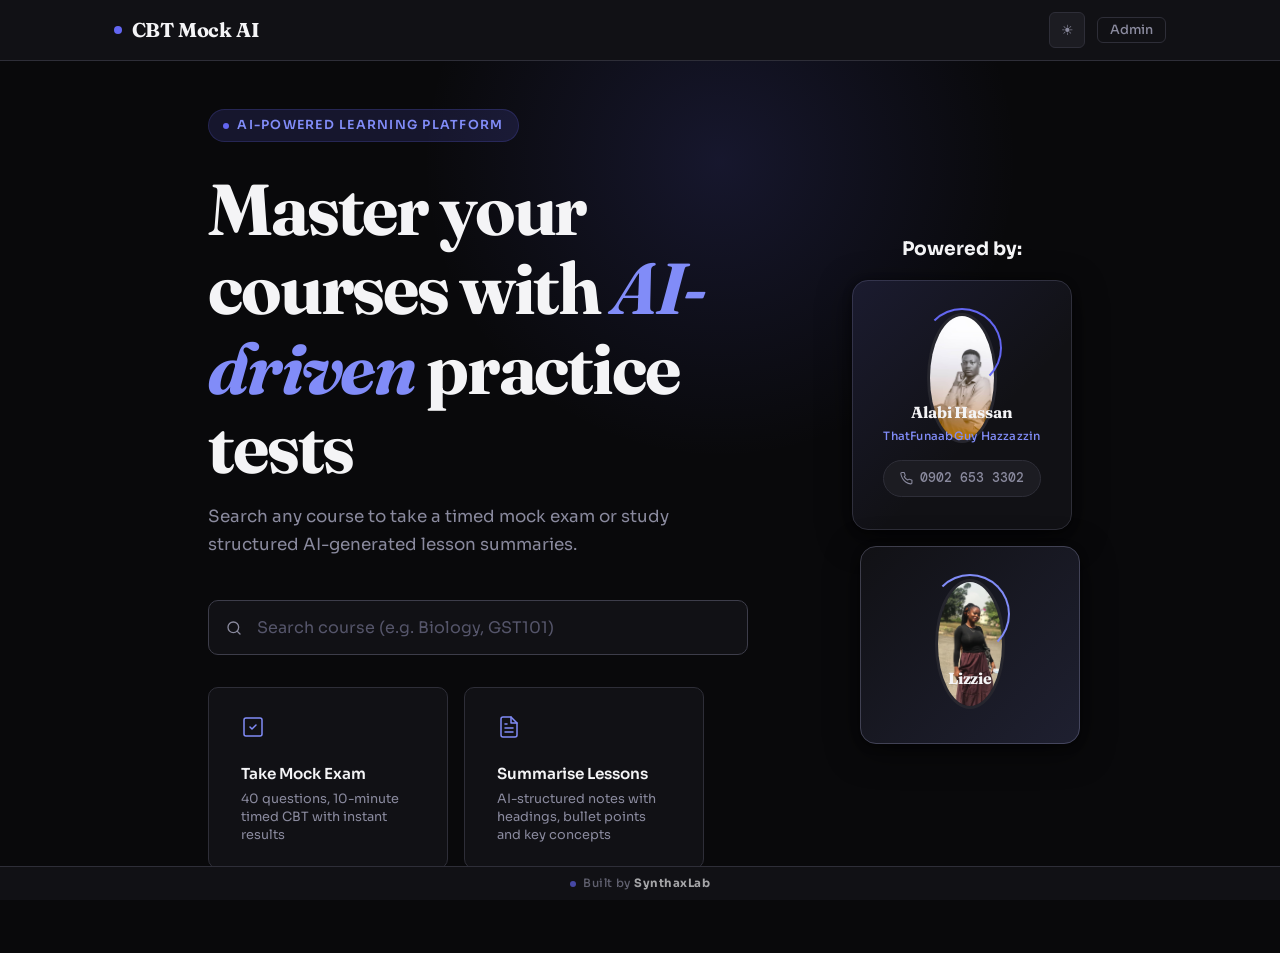
==== frontend/index.html @ ff2afed4 "Initial commit — CBT Mock AI" ====
<!DOCTYPE html>
<html lang="en">
<head>
  <meta charset="UTF-8" />
  <meta name="viewport" content="width=device-width, initial-scale=1.0" />
  <title>CBT Mock AI — AI-Powered Computer Based Testing</title>
  <meta name="description" content="Take mock exams and access AI-generated lesson summaries for your courses." />
  <link rel="preconnect" href="https://fonts.googleapis.com" />
  <link rel="preconnect" href="https://fonts.gstatic.com" crossorigin />
  <link rel="stylesheet" href="css/style.css" />
</head>
<body>

  <!-- Navbar -->
  <nav class="navbar">
    <div class="container navbar-inner">
      <div class="navbar-brand">
        <span class="brand-dot"></span>
        CBT Mock AI
      </div>
      <div class="navbar-actions">
        <button class="theme-toggle" id="theme-toggle" title="Toggle theme">☀</button>
        <a href="admin/login.html" class="btn btn-ghost btn-sm">Admin</a>
      </div>
    </div>
  </nav>

  <!-- Hero -->
  <main class="hero hero-split">

    <!-- Left: content -->
    <div class="hero-content">
      <div class="hero-eyebrow">
        <span class="dot"></span>
        AI-Powered Learning Platform
      </div>

      <h1 class="hero-title">
        Master your courses with
        <span class="highlight">AI-driven</span> practice tests
      </h1>

      <p class="hero-desc">
        Search any course to take a timed mock exam or study structured AI-generated lesson summaries.
      </p>

      <!-- Search -->
      <div class="search-container">
        <div class="search-box">
          <svg class="search-icon" width="16" height="16" viewBox="0 0 24 24" fill="none" stroke="currentColor" stroke-width="2" stroke-linecap="round" stroke-linejoin="round">
            <circle cx="11" cy="11" r="8"/><path d="m21 21-4.35-4.35"/>
          </svg>
          <input
            type="text"
            id="search-input"
            class="search-input"
            placeholder="Search course (e.g. Biology, GST101)"
            autocomplete="off"
            spellcheck="false"
          />
        </div>
        <div id="search-results" class="search-results hidden"></div>
      </div>

      <!-- Quick actions -->
      <div class="quick-actions">
        <div class="action-card" id="btn-take-exam">
          <div class="action-card-icon">
            <svg width="24" height="24" viewBox="0 0 24 24" fill="none" stroke="currentColor" stroke-width="1.5" stroke-linecap="round" stroke-linejoin="round">
              <path d="M9 12l2 2 4-4"/><rect x="3" y="3" width="18" height="18" rx="2"/>
            </svg>
          </div>
          <p class="action-card-title">Take Mock Exam</p>
          <p class="action-card-desc">40 questions, 10-minute timed CBT with instant results</p>
        </div>

        <div class="action-card" id="btn-summarise">
          <div class="action-card-icon">
            <svg width="24" height="24" viewBox="0 0 24 24" fill="none" stroke="currentColor" stroke-width="1.5" stroke-linecap="round" stroke-linejoin="round">
              <path d="M14 2H6a2 2 0 0 0-2 2v16a2 2 0 0 0 2 2h12a2 2 0 0 0 2-2V8z"/><polyline points="14 2 14 8 20 8"/><line x1="16" y1="13" x2="8" y2="13"/><line x1="16" y1="17" x2="8" y2="17"/><polyline points="10 9 9 9 8 9"/>
            </svg>
          </div>
          <p class="action-card-title">Summarise Lessons</p>
          <p class="action-card-desc">AI-structured notes with headings, bullet points and key concepts</p>
        </div>
      </div>
    </div>
    
    <!-- Right: profile cards -->
    <div class="hero-profile">
      <h3>Powered by:</h3>
      <!-- Card 1: Alabi Hassan -->
      <div class="profile-card">
        <div class="profile-img-wrap">
          <img
            src="[data-uri]"
            alt="Alabi Hassan"
            class="profile-img"
          />
          <div class="profile-img-ring"></div>
        </div>
        <div class="profile-info">
          <p class="profile-name">Alabi Hassan</p>
          <p class="profile-handle">ThatFunaabGuy Hazzazzin</p>
          <a class="profile-phone" href="tel:+2349026533302">
            <svg width="13" height="13" viewBox="0 0 24 24" fill="none" stroke="currentColor" stroke-width="2" stroke-linecap="round" stroke-linejoin="round">
              <path d="M22 16.92v3a2 2 0 0 1-2.18 2 19.79 19.79 0 0 1-8.63-3.07A19.5 19.5 0 0 1 4.69 12a19.79 19.79 0 0 1-3.07-8.67A2 2 0 0 1 3.59 1h3a2 2 0 0 1 2 1.72c.127.96.361 1.903.7 2.81a2 2 0 0 1-.45 2.11L7.91 8.56a16 16 0 0 0 6.29 6.29l.94-.94a2 2 0 0 1 2.11-.45c.907.339 1.85.573 2.81.7A2 2 0 0 1 22 16.92z"/>
            </svg>
            0902 653 3302
          </a>
        </div>
      </div>

      <!-- Card 2: Lizzie -->
      <div class="profile-card profile-card-2">
        <div class="profile-img-wrap">
          <img
            src="[data-uri]"
            alt="Lizzie"
            class="profile-img"
          />
          <div class="profile-img-ring" style="animation-direction: reverse;"></div>
        </div>
        <div class="profile-info">
          <p class="profile-name">Lizzie</p>
          <p class="profile-handle" style="color:var(--text-muted);">&nbsp;</p>
        </div>
      </div>

    </div>

  </main>

  <script src="js/config.js"></script>
  <script src="js/main.js"></script>
  <script>initTheme();</script>

  <!-- SynthaxLab Watermark -->
  <div class="synthaxlab-watermark">
    <a class="synthaxlab-watermark-inner" href="https://synthaxlab.netlify.app" target="_blank" rel="noopener">
      <span class="synthaxlab-watermark-dot"></span>
      <span class="synthaxlab-watermark-text">
        <span class="wm-prefix">Built by </span><strong>SynthaxLab</strong>
      </span>
    </a>
  </div>

</body>
</html>
---- frontend/css/style.css ----
/* ============================================================
   CBT Mock AI — Main Stylesheet
   Aesthetic: Precision Academic
   ============================================================ */

@import url('https://fonts.googleapis.com/css2?family=Sora:wght@300;400;500;600;700&family=Fraunces:ital,wght@0,400;0,600;0,700;1,400&family=DM+Mono:wght@400;500&display=swap');

/* ── Variables ─────────────────────────────────────────────── */
:root {
  --bg:          #09090B;
  --surface:     #111115;
  --surface-2:   #1C1C22;
  --surface-3:   #26262E;
  --border:      #2E2E38;
  --border-2:    #3D3D4A;

  --text:        #F4F4F6;
  --text-muted:  #8A8A9E;
  --text-dim:    #55556A;

  --accent:      #6366F1;
  --accent-2:    #818CF8;
  --accent-glow: rgba(99,102,241,0.15);

  --success:     #22C55E;
  --success-bg:  rgba(34,197,94,0.1);
  --danger:      #EF4444;
  --danger-bg:   rgba(239,68,68,0.1);
  --warning:     #F59E0B;
  --warning-bg:  rgba(245,158,11,0.1);

  --radius:      6px;
  --radius-lg:   10px;
  --radius-xl:   16px;

  --font-body:   'Sora', system-ui, sans-serif;
  --font-display:'Fraunces', Georgia, serif;
  --font-mono:   'DM Mono', 'Courier New', monospace;

  --transition:  150ms cubic-bezier(0.4, 0, 0.2, 1);
  --shadow:      0 1px 3px rgba(0,0,0,0.4), 0 4px 12px rgba(0,0,0,0.3);
  --shadow-lg:   0 8px 32px rgba(0,0,0,0.5), 0 2px 8px rgba(0,0,0,0.4);
}

/* Light mode */
body.light-mode {
  --bg:          #F8F8FC;
  --surface:     #FFFFFF;
  --surface-2:   #F1F1F8;
  --surface-3:   #E8E8F2;
  --border:      #DCDCE8;
  --border-2:    #C8C8DA;

  --text:        #0D0D14;
  --text-muted:  #5A5A72;
  --text-dim:    #9494A8;

  --accent-glow: rgba(99,102,241,0.08);
  --shadow:      0 1px 3px rgba(0,0,0,0.08), 0 4px 12px rgba(0,0,0,0.06);
  --shadow-lg:   0 8px 32px rgba(0,0,0,0.12), 0 2px 8px rgba(0,0,0,0.08);
}

/* ── Reset ─────────────────────────────────────────────────── */
*, *::before, *::after { box-sizing: border-box; margin: 0; padding: 0; }

html { scroll-behavior: smooth; font-size: 16px; }

body {
  font-family: var(--font-body);
  background: var(--bg);
  color: var(--text);
  line-height: 1.6;
  min-height: 100vh;
  transition: background var(--transition), color var(--transition);
  -webkit-font-smoothing: antialiased;
}

a { color: var(--accent-2); text-decoration: none; }
a:hover { color: var(--text); }

img { max-width: 100%; }

/* ── Utility ────────────────────────────────────────────────── */
.hidden { display: none !important; }
.sr-only { position: absolute; width: 1px; height: 1px; overflow: hidden; clip: rect(0,0,0,0); }

.text-muted  { color: var(--text-muted); }
.text-accent { color: var(--accent-2); }
.text-success{ color: var(--success); }
.text-danger { color: var(--danger); }
.text-center { text-align: center; }

.mt-1 { margin-top: 0.5rem; }
.mt-2 { margin-top: 1rem; }
.mt-3 { margin-top: 1.5rem; }
.mb-1 { margin-bottom: 0.5rem; }
.mb-2 { margin-bottom: 1rem; }

/* ── Layout ─────────────────────────────────────────────────── */
.container {
  max-width: 1100px;
  margin: 0 auto;
  padding: 0 1.5rem;
}

.container-sm {
  max-width: 720px;
  margin: 0 auto;
  padding: 0 1.5rem;
}

/* ── Navbar ─────────────────────────────────────────────────── */
.navbar {
  position: sticky;
  top: 0;
  z-index: 100;
  background: var(--surface);
  border-bottom: 1px solid var(--border);
  backdrop-filter: blur(12px);
  -webkit-backdrop-filter: blur(12px);
}

.navbar-inner {
  display: flex;
  align-items: center;
  justify-content: space-between;
  height: 60px;
}

.navbar-brand {
  display: flex;
  align-items: center;
  gap: 0.6rem;
  font-family: var(--font-display);
  font-size: 1.25rem;
  font-weight: 700;
  color: var(--text);
  letter-spacing: -0.01em;
}

.navbar-brand .brand-dot {
  width: 8px;
  height: 8px;
  background: var(--accent);
  border-radius: 50%;
  flex-shrink: 0;
}

.navbar-actions {
  display: flex;
  align-items: center;
  gap: 0.75rem;
}

/* Theme toggle */
.theme-toggle {
  background: var(--surface-2);
  border: 1px solid var(--border);
  color: var(--text-muted);
  width: 36px;
  height: 36px;
  border-radius: var(--radius);
  cursor: pointer;
  display: flex;
  align-items: center;
  justify-content: center;
  font-size: 0.85rem;
  transition: all var(--transition);
  flex-shrink: 0;
}
.theme-toggle:hover { background: var(--surface-3); color: var(--text); }

/* ── Buttons ─────────────────────────────────────────────────── */
.btn {
  display: inline-flex;
  align-items: center;
  justify-content: center;
  gap: 0.5rem;
  padding: 0.6rem 1.25rem;
  border-radius: var(--radius);
  font-family: var(--font-body);
  font-size: 0.875rem;
  font-weight: 500;
  cursor: pointer;
  border: 1px solid transparent;
  transition: all var(--transition);
  white-space: nowrap;
  line-height: 1;
}
.btn:disabled { opacity: 0.5; cursor: not-allowed; }

.btn-primary {
  background: var(--accent);
  color: #fff;
  border-color: var(--accent);
}
.btn-primary:hover:not(:disabled) { background: #4F46E5; border-color: #4F46E5; }

.btn-ghost {
  background: transparent;
  color: var(--text-muted);
  border-color: var(--border);
}
.btn-ghost:hover:not(:disabled) { background: var(--surface-2); color: var(--text); border-color: var(--border-2); }

.btn-danger {
  background: transparent;
  color: var(--danger);
  border-color: var(--danger);
}
.btn-danger:hover:not(:disabled) { background: var(--danger-bg); }

.btn-success {
  background: var(--success);
  color: #fff;
  border-color: var(--success);
}
.btn-success:hover:not(:disabled) { background: #16A34A; }

.btn-lg {
  padding: 0.875rem 2rem;
  font-size: 1rem;
  border-radius: var(--radius-lg);
}

.btn-sm {
  padding: 0.35rem 0.75rem;
  font-size: 0.8rem;
}

.btn-icon {
  padding: 0.5rem;
  width: 34px;
  height: 34px;
}

.btn-full { width: 100%; }

/* ── Cards ───────────────────────────────────────────────────── */
.card {
  background: var(--surface);
  border: 1px solid var(--border);
  border-radius: var(--radius-lg);
  padding: 1.5rem;
}

.card-sm {
  padding: 1rem;
}

/* ── Forms ───────────────────────────────────────────────────── */
.form-group { display: flex; flex-direction: column; gap: 0.5rem; }
.form-label {
  font-size: 0.8rem;
  font-weight: 600;
  letter-spacing: 0.06em;
  text-transform: uppercase;
  color: var(--text-muted);
}

.form-input, .form-select, .form-textarea {
  background: var(--surface-2);
  border: 1px solid var(--border);
  color: var(--text);
  font-family: var(--font-body);
  font-size: 0.9rem;
  padding: 0.7rem 1rem;
  border-radius: var(--radius);
  transition: border-color var(--transition), box-shadow var(--transition);
  width: 100%;
  outline: none;
}
.form-input:focus, .form-select:focus, .form-textarea:focus {
  border-color: var(--accent);
  box-shadow: 0 0 0 3px var(--accent-glow);
}
.form-input::placeholder { color: var(--text-dim); }
.form-textarea { resize: vertical; min-height: 120px; }
.form-select { appearance: none; cursor: pointer; }

.form-hint {
  font-size: 0.78rem;
  color: var(--text-muted);
}

/* ── Alert/Toast ─────────────────────────────────────────────── */
.alert {
  padding: 0.75rem 1rem;
  border-radius: var(--radius);
  font-size: 0.875rem;
  display: flex;
  gap: 0.5rem;
  align-items: flex-start;
}
.alert-success { background: var(--success-bg); color: var(--success); border: 1px solid rgba(34,197,94,0.2); }
.alert-danger  { background: var(--danger-bg); color: var(--danger); border: 1px solid rgba(239,68,68,0.2); }
.alert-warning { background: var(--warning-bg); color: var(--warning); border: 1px solid rgba(245,158,11,0.2); }

/* ── Badge ───────────────────────────────────────────────────── */
.badge {
  display: inline-flex;
  align-items: center;
  gap: 0.25rem;
  padding: 0.2rem 0.6rem;
  border-radius: 100px;
  font-size: 0.72rem;
  font-weight: 600;
  letter-spacing: 0.04em;
  text-transform: uppercase;
}
.badge-published { background: var(--success-bg); color: var(--success); }
.badge-draft     { background: var(--surface-3); color: var(--text-muted); }
.badge-warning   { background: var(--warning-bg); color: var(--warning); }
.badge-accent    { background: var(--accent-glow); color: var(--accent-2); }

/* ── Loading spinner ─────────────────────────────────────────── */
.spinner {
  width: 20px;
  height: 20px;
  border: 2px solid var(--border);
  border-top-color: var(--accent);
  border-radius: 50%;
  animation: spin 0.7s linear infinite;
  flex-shrink: 0;
}
.spinner-lg { width: 40px; height: 40px; border-width: 3px; }

@keyframes spin { to { transform: rotate(360deg); } }

.loading-state {
  display: flex;
  flex-direction: column;
  align-items: center;
  gap: 1rem;
  padding: 3rem;
  text-align: center;
  color: var(--text-muted);
}

/* ── Divider ─────────────────────────────────────────────────── */
.divider {
  border: none;
  border-top: 1px solid var(--border);
  margin: 1.5rem 0;
}

/* ── Page sections ───────────────────────────────────────────── */
.page-header {
  padding: 2.5rem 0 2rem;
  border-bottom: 1px solid var(--border);
  margin-bottom: 2rem;
}
.page-title {
  font-family: var(--font-display);
  font-size: 1.8rem;
  font-weight: 700;
  color: var(--text);
  letter-spacing: -0.02em;
}
.page-subtitle {
  margin-top: 0.4rem;
  color: var(--text-muted);
  font-size: 0.9rem;
}

/* ── Stat cards ──────────────────────────────────────────────── */
.stats-grid {
  display: grid;
  grid-template-columns: repeat(auto-fit, minmax(180px, 1fr));
  gap: 1rem;
  margin-bottom: 2rem;
}

.stat-card {
  background: var(--surface);
  border: 1px solid var(--border);
  border-radius: var(--radius-lg);
  padding: 1.25rem;
}

.stat-label {
  font-size: 0.72rem;
  font-weight: 600;
  letter-spacing: 0.08em;
  text-transform: uppercase;
  color: var(--text-muted);
  margin-bottom: 0.5rem;
}

.stat-value {
  font-family: var(--font-mono);
  font-size: 2rem;
  font-weight: 500;
  color: var(--text);
  line-height: 1;
}

.stat-sub {
  margin-top: 0.25rem;
  font-size: 0.78rem;
  color: var(--text-muted);
}

/* ── Table ───────────────────────────────────────────────────── */
.table-wrapper {
  overflow-x: auto;
  border-radius: var(--radius-lg);
  border: 1px solid var(--border);
}

.data-table {
  width: 100%;
  border-collapse: collapse;
}

.data-table th, .data-table td {
  padding: 0.75rem 1rem;
  text-align: left;
  border-bottom: 1px solid var(--border);
  font-size: 0.875rem;
}

.data-table th {
  background: var(--surface-2);
  font-weight: 600;
  font-size: 0.75rem;
  letter-spacing: 0.06em;
  text-transform: uppercase;
  color: var(--text-muted);
}

.data-table tr:last-child td { border-bottom: none; }
.data-table tbody tr:hover { background: var(--surface-2); }

/* ── Tabs ─────────────────────────────────────────────────────── */
.tabs {
  display: flex;
  gap: 0;
  border-bottom: 1px solid var(--border);
  margin-bottom: 1.5rem;
}

.tab-btn {
  padding: 0.75rem 1.25rem;
  font-size: 0.875rem;
  font-weight: 500;
  cursor: pointer;
  border: none;
  background: transparent;
  color: var(--text-muted);
  font-family: var(--font-body);
  border-bottom: 2px solid transparent;
  margin-bottom: -1px;
  transition: all var(--transition);
}

.tab-btn:hover { color: var(--text); }
.tab-btn.active { color: var(--accent-2); border-bottom-color: var(--accent); }

/* ── Modal ───────────────────────────────────────────────────── */
.modal-overlay {
  position: fixed;
  inset: 0;
  background: rgba(0,0,0,0.7);
  backdrop-filter: blur(4px);
  z-index: 1000;
  display: flex;
  align-items: center;
  justify-content: center;
  padding: 1rem;
  animation: fadeIn 150ms ease;
}

.modal {
  background: var(--surface);
  border: 1px solid var(--border);
  border-radius: var(--radius-xl);
  width: 100%;
  max-width: 560px;
  max-height: 90vh;
  overflow-y: auto;
  animation: slideUp 200ms ease;
}

.modal-header {
  padding: 1.5rem 1.5rem 0;
  display: flex;
  align-items: center;
  justify-content: space-between;
}

.modal-title {
  font-family: var(--font-display);
  font-size: 1.2rem;
  font-weight: 600;
}

.modal-body { padding: 1.5rem; }
.modal-footer {
  padding: 0 1.5rem 1.5rem;
  display: flex;
  justify-content: flex-end;
  gap: 0.75rem;
}

@keyframes fadeIn { from { opacity: 0; } to { opacity: 1; } }
@keyframes slideUp { from { transform: translateY(20px); opacity: 0; } to { transform: translateY(0); opacity: 1; } }

/* ── Progress bar ────────────────────────────────────────────── */
.progress-bar {
  background: var(--surface-2);
  border-radius: 100px;
  height: 6px;
  overflow: hidden;
}
.progress-fill {
  height: 100%;
  background: var(--accent);
  border-radius: 100px;
  transition: width 0.3s ease;
}

/* ══════════════════════════════════════════════════════════════
   HOMEPAGE STYLES
   ══════════════════════════════════════════════════════════════ */
.hero {
  min-height: calc(100vh - 60px);
  display: flex;
  flex-direction: column;
  align-items: center;
  justify-content: center;
  padding: 4rem 1.5rem;
  text-align: center;
  position: relative;
  overflow: hidden;
}

.hero::before {
  content: '';
  position: absolute;
  top: -200px;
  left: 50%;
  transform: translateX(-50%);
  width: 600px;
  height: 600px;
  background: radial-gradient(circle, var(--accent-glow) 0%, transparent 70%);
  pointer-events: none;
  z-index: 0;
}

.hero > * { position: relative; z-index: 1; }

.hero-eyebrow {
  display: inline-flex;
  align-items: center;
  gap: 0.5rem;
  background: var(--accent-glow);
  border: 1px solid rgba(99,102,241,0.2);
  color: var(--accent-2);
  font-size: 0.78rem;
  font-weight: 600;
  letter-spacing: 0.1em;
  text-transform: uppercase;
  padding: 0.35rem 0.9rem;
  border-radius: 100px;
  margin-bottom: 1.75rem;
}

.hero-eyebrow .dot {
  width: 6px;
  height: 6px;
  background: var(--accent);
  border-radius: 50%;
}

.hero-title {
  font-family: var(--font-display);
  font-size: clamp(2.5rem, 6vw, 4.5rem);
  font-weight: 700;
  letter-spacing: -0.03em;
  line-height: 1.1;
  max-width: 760px;
  margin-bottom: 1rem;
}

.hero-title .highlight {
  color: var(--accent-2);
  font-style: italic;
}

.hero-desc {
  font-size: 1.05rem;
  color: var(--text-muted);
  max-width: 520px;
  line-height: 1.7;
  margin-bottom: 2.5rem;
}

/* Search */
.search-container {
  width: 100%;
  max-width: 540px;
  margin-bottom: 2rem;
}

.search-box {
  position: relative;
  display: flex;
  align-items: center;
}

.search-icon {
  position: absolute;
  left: 1.1rem;
  color: var(--text-muted);
  pointer-events: none;
  font-size: 0.9rem;
}

.search-input {
  width: 100%;
  background: var(--surface);
  border: 1px solid var(--border-2);
  color: var(--text);
  font-family: var(--font-body);
  font-size: 1rem;
  padding: 1rem 1rem 1rem 3rem;
  border-radius: var(--radius-lg);
  outline: none;
  transition: border-color var(--transition), box-shadow var(--transition);
}
.search-input:focus {
  border-color: var(--accent);
  box-shadow: 0 0 0 4px var(--accent-glow);
}
.search-input::placeholder { color: var(--text-dim); }

.search-results {
  margin-top: 1rem;
  text-align: left;
}

.course-result-card {
  background: var(--surface);
  border: 1px solid var(--border);
  border-radius: var(--radius-lg);
  padding: 1.25rem;
  display: flex;
  align-items: center;
  justify-content: space-between;
  gap: 1rem;
  margin-bottom: 0.75rem;
  transition: border-color var(--transition), transform var(--transition);
  animation: slideUp 200ms ease;
}
.course-result-card:hover {
  border-color: var(--border-2);
  transform: translateY(-1px);
}

.course-result-info .course-name {
  font-weight: 600;
  font-size: 0.95rem;
  margin-bottom: 0.25rem;
}
.course-result-info .course-meta {
  font-size: 0.78rem;
  color: var(--text-muted);
  display: flex;
  gap: 1rem;
}

.course-result-actions {
  display: flex;
  gap: 0.5rem;
  flex-shrink: 0;
}

.no-results {
  text-align: center;
  padding: 2rem;
  background: var(--surface);
  border: 1px solid var(--border);
  border-radius: var(--radius-lg);
  color: var(--text-muted);
  animation: slideUp 200ms ease;
}

.no-results .no-results-title {
  font-weight: 600;
  color: var(--text);
  margin-bottom: 0.25rem;
}

/* Quick actions */
.quick-actions {
  display: flex;
  gap: 1rem;
  flex-wrap: wrap;
  justify-content: center;
}

.action-card {
  background: var(--surface);
  border: 1px solid var(--border);
  border-radius: var(--radius-lg);
  padding: 1.5rem 2rem;
  text-align: center;
  cursor: pointer;
  transition: all var(--transition);
  min-width: 200px;
  flex: 1;
  max-width: 260px;
}
.action-card:hover {
  border-color: var(--accent);
  background: var(--accent-glow);
  transform: translateY(-2px);
  box-shadow: var(--shadow);
}

.action-card-icon {
  font-size: 1.5rem;
  margin-bottom: 0.75rem;
  color: var(--accent-2);
}

.action-card-title {
  font-weight: 600;
  font-size: 0.95rem;
  margin-bottom: 0.25rem;
}

.action-card-desc {
  font-size: 0.8rem;
  color: var(--text-muted);
  line-height: 1.4;
}

/* ══════════════════════════════════════════════════════════════
   EXAM STYLES
   ══════════════════════════════════════════════════════════════ */
.exam-layout {
  min-height: calc(100vh - 60px);
  padding: 1.5rem 0;
}

.exam-header {
  background: var(--surface);
  border: 1px solid var(--border);
  border-radius: var(--radius-lg);
  padding: 1rem 1.5rem;
  display: flex;
  align-items: center;
  justify-content: space-between;
  gap: 1rem;
  margin-bottom: 1.5rem;
}

.exam-course-name {
  font-weight: 600;
  font-size: 0.95rem;
}

.exam-progress-info {
  display: flex;
  align-items: center;
  gap: 0.75rem;
  color: var(--text-muted);
  font-size: 0.875rem;
}

.question-counter {
  font-family: var(--font-mono);
  font-size: 0.875rem;
  color: var(--text-muted);
}

/* Timer */
.timer-display {
  display: flex;
  align-items: center;
  gap: 0.5rem;
  font-family: var(--font-mono);
  font-size: 1.2rem;
  font-weight: 500;
  color: var(--text);
  background: var(--surface-2);
  border: 1px solid var(--border);
  padding: 0.5rem 1rem;
  border-radius: var(--radius);
}
.timer-display.warning { color: var(--warning); border-color: var(--warning); background: var(--warning-bg); }
.timer-display.critical { color: var(--danger); border-color: var(--danger); background: var(--danger-bg); animation: pulse 1s infinite; }

@keyframes pulse { 0%,100% { opacity: 1; } 50% { opacity: 0.6; } }

/* Question card */
.question-card {
  background: var(--surface);
  border: 1px solid var(--border);
  border-radius: var(--radius-xl);
  padding: 2rem;
  margin-bottom: 1.5rem;
}

.question-number {
  font-family: var(--font-mono);
  font-size: 0.75rem;
  color: var(--accent-2);
  text-transform: uppercase;
  letter-spacing: 0.1em;
  margin-bottom: 0.75rem;
}

.question-text {
  font-size: 1.05rem;
  line-height: 1.7;
  color: var(--text);
  margin-bottom: 1.75rem;
}

/* Options */
.options-grid {
  display: grid;
  grid-template-columns: 1fr;
  gap: 0.75rem;
}

.option-btn {
  display: flex;
  align-items: flex-start;
  gap: 1rem;
  padding: 1rem 1.25rem;
  background: var(--surface-2);
  border: 1px solid var(--border);
  border-radius: var(--radius-lg);
  cursor: pointer;
  text-align: left;
  width: 100%;
  font-family: var(--font-body);
  font-size: 0.9rem;
  color: var(--text);
  transition: all var(--transition);
}
.option-btn:hover:not(:disabled) { border-color: var(--accent); background: var(--accent-glow); }
.option-btn.selected { border-color: var(--accent); background: var(--accent-glow); }
.option-btn.correct  { border-color: var(--success); background: var(--success-bg); color: var(--success); }
.option-btn.wrong    { border-color: var(--danger); background: var(--danger-bg); color: var(--danger); }
.option-btn:disabled { cursor: default; }

.option-letter {
  display: inline-flex;
  align-items: center;
  justify-content: center;
  width: 28px;
  height: 28px;
  border-radius: var(--radius);
  background: var(--surface-3);
  border: 1px solid var(--border);
  font-family: var(--font-mono);
  font-size: 0.8rem;
  font-weight: 500;
  flex-shrink: 0;
  color: var(--text-muted);
}
.option-btn.selected .option-letter { background: var(--accent); border-color: var(--accent); color: #fff; }
.option-btn.correct  .option-letter { background: var(--success); border-color: var(--success); color: #fff; }
.option-btn.wrong    .option-letter { background: var(--danger); border-color: var(--danger); color: #fff; }

.option-text { padding-top: 2px; line-height: 1.5; }

/* Navigation */
.exam-nav {
  display: flex;
  align-items: center;
  justify-content: space-between;
  gap: 1rem;
}

/* Question grid navigator */
.question-grid-nav {
  display: grid;
  grid-template-columns: repeat(auto-fill, minmax(36px, 1fr));
  gap: 0.4rem;
  padding: 1rem;
  background: var(--surface);
  border: 1px solid var(--border);
  border-radius: var(--radius-lg);
  margin-bottom: 1.5rem;
}

.q-nav-btn {
  width: 36px;
  height: 36px;
  display: flex;
  align-items: center;
  justify-content: center;
  border-radius: var(--radius);
  font-family: var(--font-mono);
  font-size: 0.72rem;
  font-weight: 500;
  cursor: pointer;
  border: 1px solid var(--border);
  background: var(--surface-2);
  color: var(--text-muted);
  transition: all var(--transition);
}
.q-nav-btn:hover { border-color: var(--accent); color: var(--text); }
.q-nav-btn.answered { background: var(--accent-glow); border-color: var(--accent); color: var(--accent-2); }
.q-nav-btn.current { background: var(--accent); border-color: var(--accent); color: #fff; }

/* Results */
.results-card {
  background: var(--surface);
  border: 1px solid var(--border);
  border-radius: var(--radius-xl);
  padding: 2.5rem;
  text-align: center;
  margin-bottom: 2rem;
}

.score-display {
  font-family: var(--font-display);
  font-size: 5rem;
  font-weight: 700;
  color: var(--text);
  line-height: 1;
  margin: 1rem 0;
}

.score-display .total {
  font-size: 2rem;
  color: var(--text-muted);
}

.score-label {
  font-size: 0.8rem;
  letter-spacing: 0.1em;
  text-transform: uppercase;
  color: var(--text-muted);
  font-weight: 600;
}

.score-grade {
  display: inline-block;
  font-family: var(--font-mono);
  font-size: 0.875rem;
  padding: 0.35rem 1rem;
  border-radius: 100px;
  margin-top: 0.75rem;
}

.result-item {
  background: var(--surface-2);
  border: 1px solid var(--border);
  border-radius: var(--radius-lg);
  padding: 1.25rem;
  margin-bottom: 0.75rem;
  text-align: left;
  transition: border-color var(--transition);
}
.result-item.correct { border-left: 3px solid var(--success); }
.result-item.wrong   { border-left: 3px solid var(--danger); }

.result-question { font-size: 0.9rem; color: var(--text); margin-bottom: 0.75rem; font-weight: 500; }
.result-answers  { display: flex; gap: 1rem; flex-wrap: wrap; }
.result-answer-tag {
  font-size: 0.78rem;
  padding: 0.2rem 0.6rem;
  border-radius: var(--radius);
  font-weight: 500;
}
.result-answer-tag.chosen  { background: var(--danger-bg); color: var(--danger); }
.result-answer-tag.correct { background: var(--success-bg); color: var(--success); }
.result-explanation {
  margin-top: 0.75rem;
  font-size: 0.82rem;
  color: var(--text-muted);
  padding-top: 0.75rem;
  border-top: 1px solid var(--border);
  line-height: 1.6;
}

/* ══════════════════════════════════════════════════════════════
   SUMMARY STYLES
   ══════════════════════════════════════════════════════════════ */
.summary-page {
  padding: 2rem 0 4rem;
}

.summary-meta {
  display: flex;
  align-items: center;
  gap: 1rem;
  margin-bottom: 2rem;
  padding-bottom: 1.5rem;
  border-bottom: 1px solid var(--border);
}

.summary-body {
  background: var(--surface);
  border: 1px solid var(--border);
  border-radius: var(--radius-xl);
  padding: 2.5rem;
}

/* Summary HTML content styles */
.summary-content h2 {
  font-family: var(--font-display);
  font-size: 1.5rem;
  font-weight: 600;
  color: var(--text);
  margin: 2rem 0 1rem;
  padding-bottom: 0.5rem;
  border-bottom: 1px solid var(--border);
  letter-spacing: -0.01em;
}
.summary-content h2:first-child { margin-top: 0; }
.summary-content h3 {
  font-size: 1.05rem;
  font-weight: 600;
  color: var(--accent-2);
  margin: 1.5rem 0 0.75rem;
}
.summary-content p { margin-bottom: 1rem; line-height: 1.8; color: var(--text); font-size: 0.95rem; }
.summary-content ul { padding-left: 1.25rem; margin-bottom: 1rem; }
.summary-content li {
  margin-bottom: 0.5rem;
  line-height: 1.7;
  font-size: 0.9rem;
  color: var(--text-muted);
}
.summary-content li::marker { color: var(--accent); }
.summary-content strong { color: var(--text); font-weight: 600; }
.summary-content em { font-style: italic; color: var(--text-muted); }

/* ══════════════════════════════════════════════════════════════
   ADMIN STYLES
   ══════════════════════════════════════════════════════════════ */

/* Login */
.login-page {
  min-height: 100vh;
  display: flex;
  align-items: center;
  justify-content: center;
  padding: 2rem;
}

.login-card {
  width: 100%;
  max-width: 400px;
  background: var(--surface);
  border: 1px solid var(--border);
  border-radius: var(--radius-xl);
  padding: 2.5rem;
}

.login-brand {
  text-align: center;
  margin-bottom: 2rem;
}
.login-brand .brand-name {
  font-family: var(--font-display);
  font-size: 1.6rem;
  font-weight: 700;
  color: var(--text);
}
.login-brand .brand-label {
  font-size: 0.8rem;
  color: var(--text-muted);
  margin-top: 0.25rem;
}

/* Admin layout */
.admin-layout {
  display: flex;
  min-height: calc(100vh - 60px);
}

.sidebar {
  width: 240px;
  flex-shrink: 0;
  background: var(--surface);
  border-right: 1px solid var(--border);
  padding: 1.5rem 1rem;
  position: sticky;
  top: 60px;
  height: calc(100vh - 60px);
  overflow-y: auto;
}

.sidebar-section-label {
  font-size: 0.65rem;
  font-weight: 700;
  letter-spacing: 0.12em;
  text-transform: uppercase;
  color: var(--text-dim);
  margin: 1rem 0.75rem 0.5rem;
}

.sidebar-item {
  display: flex;
  align-items: center;
  gap: 0.75rem;
  padding: 0.6rem 0.75rem;
  border-radius: var(--radius);
  font-size: 0.875rem;
  font-weight: 500;
  color: var(--text-muted);
  cursor: pointer;
  transition: all var(--transition);
  border: none;
  background: transparent;
  width: 100%;
  text-align: left;
  font-family: var(--font-body);
}
.sidebar-item:hover { background: var(--surface-2); color: var(--text); }
.sidebar-item.active { background: var(--accent-glow); color: var(--accent-2); }
.sidebar-item .icon { font-size: 0.9rem; width: 18px; flex-shrink: 0; }

.admin-main {
  flex: 1;
  min-width: 0;
  padding: 2rem 2rem;
  overflow: hidden;
}

/* Upload area */
.upload-zone {
  border: 2px dashed var(--border-2);
  border-radius: var(--radius-lg);
  padding: 3rem 2rem;
  text-align: center;
  cursor: pointer;
  transition: all var(--transition);
  background: var(--surface-2);
}
.upload-zone:hover, .upload-zone.dragover {
  border-color: var(--accent);
  background: var(--accent-glow);
}
.upload-zone input[type="file"] { display: none; }
.upload-icon { font-size: 2rem; color: var(--text-muted); margin-bottom: 0.75rem; }
.upload-title { font-weight: 600; margin-bottom: 0.25rem; }
.upload-hint { font-size: 0.8rem; color: var(--text-muted); }

/* Course selector */
.admin-course-selector {
  display: flex;
  gap: 0.5rem;
  margin-bottom: 1.5rem;
  overflow-x: auto;
  padding-bottom: 0.25rem;
}

.course-select-btn {
  display: flex;
  align-items: center;
  gap: 0.5rem;
  padding: 0.5rem 1rem;
  border-radius: 100px;
  font-size: 0.82rem;
  font-weight: 500;
  cursor: pointer;
  border: 1px solid var(--border);
  background: var(--surface-2);
  color: var(--text-muted);
  white-space: nowrap;
  font-family: var(--font-body);
  transition: all var(--transition);
}
.course-select-btn:hover { border-color: var(--accent); color: var(--text); }
.course-select-btn.active { border-color: var(--accent); background: var(--accent-glow); color: var(--accent-2); }

/* Question editor */
.question-item {
  background: var(--surface);
  border: 1px solid var(--border);
  border-radius: var(--radius-lg);
  padding: 1.25rem;
  margin-bottom: 0.75rem;
  transition: border-color var(--transition);
}
.question-item.approved { border-left: 3px solid var(--success); }
.question-item:hover { border-color: var(--border-2); }

.question-item-header {
  display: flex;
  align-items: flex-start;
  justify-content: space-between;
  gap: 1rem;
  margin-bottom: 0.75rem;
}

.question-item-num {
  font-family: var(--font-mono);
  font-size: 0.72rem;
  color: var(--text-muted);
  padding: 0.2rem 0.5rem;
  background: var(--surface-2);
  border-radius: var(--radius);
  flex-shrink: 0;
}

.question-item-text {
  font-size: 0.9rem;
  color: var(--text);
  flex: 1;
  line-height: 1.5;
}

.question-item-actions {
  display: flex;
  gap: 0.4rem;
  flex-shrink: 0;
}

.question-options-preview {
  display: grid;
  grid-template-columns: 1fr 1fr;
  gap: 0.4rem;
  margin-top: 0.75rem;
}

.question-option-preview {
  font-size: 0.78rem;
  padding: 0.3rem 0.5rem;
  background: var(--surface-2);
  border-radius: var(--radius);
  color: var(--text-muted);
}
.question-option-preview.correct {
  background: var(--success-bg);
  color: var(--success);
  font-weight: 600;
}

/* Processing state */
.processing-overlay {
  position: fixed;
  inset: 0;
  background: rgba(0,0,0,0.8);
  backdrop-filter: blur(6px);
  z-index: 2000;
  display: flex;
  flex-direction: column;
  align-items: center;
  justify-content: center;
  gap: 1rem;
  text-align: center;
  padding: 2rem;
}

.processing-title {
  font-family: var(--font-display);
  font-size: 1.5rem;
  font-weight: 600;
}
.processing-steps {
  margin-top: 1rem;
  display: flex;
  flex-direction: column;
  gap: 0.5rem;
  text-align: left;
  max-width: 320px;
}
.processing-step {
  display: flex;
  align-items: center;
  gap: 0.75rem;
  font-size: 0.875rem;
  color: var(--text-muted);
}
.processing-step.active { color: var(--text); }
.processing-step.done   { color: var(--success); }

/* ── Responsive ──────────────────────────────────────────────── */
@media (max-width: 768px) {
  .admin-layout { flex-direction: column; }
  .sidebar {
    width: 100%;
    height: auto;
    position: static;
    padding: 0.75rem;
    border-right: none;
    border-bottom: 1px solid var(--border);
    display: flex;
    flex-wrap: wrap;
    gap: 0.25rem;
  }
  .sidebar-section-label { display: none; }
  .sidebar-item { width: auto; padding: 0.5rem 0.75rem; }
  .admin-main { padding: 1.25rem 1rem; }

  .exam-header { flex-wrap: wrap; gap: 0.75rem; }
  .question-grid-nav { grid-template-columns: repeat(auto-fill, minmax(32px, 1fr)); }
  .question-card { padding: 1.25rem; }

  .hero { padding: 3rem 1rem; }
  .quick-actions { gap: 0.75rem; }
  .action-card { min-width: 0; max-width: 100%; flex: 1 1 calc(50% - 0.375rem); }

  .summary-body { padding: 1.5rem; }
  .question-options-preview { grid-template-columns: 1fr; }
  .modal { border-radius: var(--radius-lg); }
  .results-card { padding: 1.5rem; }
  .score-display { font-size: 4rem; }
}

@media (max-width: 480px) {
  .exam-nav { flex-direction: column; gap: 0.75rem; }
  .exam-nav .btn { width: 100%; }
  .action-card { flex: 1 1 100%; }
  .result-answers { flex-direction: column; gap: 0.5rem; }
}

/* ══════════════════════════════════════════════════════════════
   SYNTHAXLAB WATERMARK
   ══════════════════════════════════════════════════════════════ */
.synthaxlab-watermark {
  position: fixed;
  bottom: 0;
  left: 0;
  right: 0;
  z-index: 500;
  display: flex;
  align-items: center;
  justify-content: center;
  padding: 0.45rem 1rem;
  background: var(--surface);
  border-top: 1px solid var(--border);
  gap: 0.5rem;
  pointer-events: none;
  user-select: none;
}

.synthaxlab-watermark a {
  pointer-events: all;
}

.synthaxlab-watermark-inner {
  display: flex;
  align-items: center;
  gap: 0.45rem;
  text-decoration: none;
  opacity: 0.65;
  transition: opacity var(--transition);
}

.synthaxlab-watermark-inner:hover {
  opacity: 1;
}

.synthaxlab-watermark-dot {
  width: 6px;
  height: 6px;
  background: var(--accent);
  border-radius: 50%;
  flex-shrink: 0;
}

.synthaxlab-watermark-text {
  font-family: var(--font-body);
  font-size: 0.72rem;
  font-weight: 500;
  letter-spacing: 0.04em;
  color: var(--text-muted);
  white-space: nowrap;
}

.synthaxlab-watermark-text strong {
  font-weight: 700;
  color: var(--text);
}

/* Push page content above the watermark bar */
body {
  padding-bottom: 36px;
}

@media (max-width: 480px) {
  .synthaxlab-watermark-text .wm-prefix {
    display: none;
  }
}

/* ══════════════════════════════════════════════════════════════
   HERO SPLIT LAYOUT — Profile card beside title
   ══════════════════════════════════════════════════════════════ */

.hero-split {
  flex-direction: row;
  align-items: center;
  justify-content: center;
  gap: 4rem;
  text-align: left;
  padding: 3rem 2rem;
  max-width: 1100px;
  margin: 0 auto;
  min-height: calc(100vh - 60px);
}

.hero-split::before {
  left: 30%;
  transform: none;
}

.hero-content {
  flex: 1;
  min-width: 0;
  max-width: 580px;
  display: flex;
  flex-direction: column;
  align-items: flex-start;
}

.hero-content .hero-eyebrow { align-self: flex-start; }
.hero-content .search-container { width: 100%; }
.hero-content .quick-actions { justify-content: flex-start; width: 100%; }
.hero-content .action-card { flex: 1 1 180px; max-width: 240px; text-align: left; }

/* ── Profile card ─────────────────────────────────────────────── */
.hero-profile {
  flex-shrink: 0;
  display: flex;
  align-items: center;
  justify-content: center;
}

.profile-card {
  display: flex;
  flex-direction: column;
  align-items: center;
  gap: 1.25rem;
  background: var(--surface);
  border: 1px solid var(--border);
  border-radius: var(--radius-xl);
  padding: 2rem 1.75rem;
  width: 220px;
  position: relative;
  box-shadow: var(--shadow-lg);
  transition: transform var(--transition), box-shadow var(--transition);
}

.profile-card:hover {
  transform: translateY(-4px);
  box-shadow: 0 16px 48px rgba(0,0,0,0.5), 0 0 0 1px var(--border-2);
}

/* Subtle accent glow behind the card */
.profile-card::before {
  content: '';
  position: absolute;
  inset: -1px;
  border-radius: var(--radius-xl);
  background: linear-gradient(135deg, var(--accent) 0%, transparent 60%);
  opacity: 0.12;
  pointer-events: none;
  z-index: 0;
}

.profile-card > * { position: relative; z-index: 1; }

/* Image */
.profile-img-wrap {
  position: relative;
  width: 70px;
  height: 70px;
  flex-shrink: 0;
}

.profile-img {
  width: 130px;
  height: 130px;
  border-radius: 50%;
  object-fit: cover;
  object-position: top center;
  display: block;
  border: 3px solid var(--surface-3);
}

/* Spinning accent ring */
.profile-img-ring {
  position: absolute;
  inset: -5px;
  border-radius: 50%;
  border: 2px solid transparent;
  border-top-color: var(--accent);
  border-right-color: var(--accent);
  animation: spin 4s linear infinite;
  pointer-events: none;
}

/* Info */
.profile-info {
  display: flex;
  flex-direction: column;
  align-items: center;
  gap: 0.3rem;
  text-align: center;
}

.profile-name {
  font-family: var(--font-display);
  font-size: 1rem;
  font-weight: 700;
  color: var(--text);
  letter-spacing: -0.01em;
  line-height: 1.2;
}

.profile-handle {
  font-size: 0.72rem;
  color: var(--accent-2);
  font-weight: 500;
  letter-spacing: 0.02em;
}

.profile-phone {
  display: inline-flex;
  align-items: center;
  gap: 0.4rem;
  margin-top: 0.6rem;
  padding: 0.45rem 1rem;
  background: var(--surface-2);
  border: 1px solid var(--border);
  border-radius: 100px;
  font-family: var(--font-mono);
  font-size: 0.8rem;
  font-weight: 500;
  color: var(--text-muted);
  text-decoration: none;
  transition: all var(--transition);
  white-space: nowrap;
}

.profile-phone:hover {
  background: var(--accent-glow);
  border-color: var(--accent);
  color: var(--accent-2);
}

/* ── Responsive adjustments ─────────────────────────────────── */
@media (max-width: 900px) {
  .hero-split {
    flex-direction: column-reverse;
    text-align: center;
    gap: 2.5rem;
    padding: 2.5rem 1.25rem;
    min-height: auto;
  }

  .hero-split::before { left: 50%; transform: translateX(-50%); }

  .hero-content {
    align-items: center;
    max-width: 100%;
  }

  .hero-content .quick-actions { justify-content: center; }
  .hero-content .action-card { text-align: center; }

  .profile-card { width: 200px; padding: 1.5rem; }
  .profile-img, .profile-img-wrap { width: 110px; height: 110px; }
}

@media (max-width: 480px) {
  .profile-card { width: 180px; padding: 1.25rem; }
}

/* ── Dual profile cards ──────────────────────────────────────── */
.hero-profile {
  display: flex;
  flex-direction: column;
  gap: 1rem;
  align-items: center;
}

/* Second card offset to the right for a staggered look */
.profile-card-2 {
  align-self: flex-end;
  margin-right: -0.5rem;
  border-color: var(--border-2);
}

.profile-card-2::before {
  background: linear-gradient(135deg, transparent 0%, #818CF8 100%);
}

.profile-card-2 .profile-img-ring {
  border-top-color: var(--accent-2);
  border-right-color: var(--accent-2);
}

@media (max-width: 900px) {
  .hero-profile {
    flex-direction: row;
    justify-content: center;
    gap: 1rem;
  }
  .profile-card-2 {
    align-self: flex-start;
    margin-right: 0;
    margin-top: 1.5rem;
  }
}

@media (max-width: 480px) {
  .hero-profile {
    flex-direction: column;
    align-items: center;
  }
  .profile-card-2 {
    align-self: center;
    margin-top: 0;
  }
}
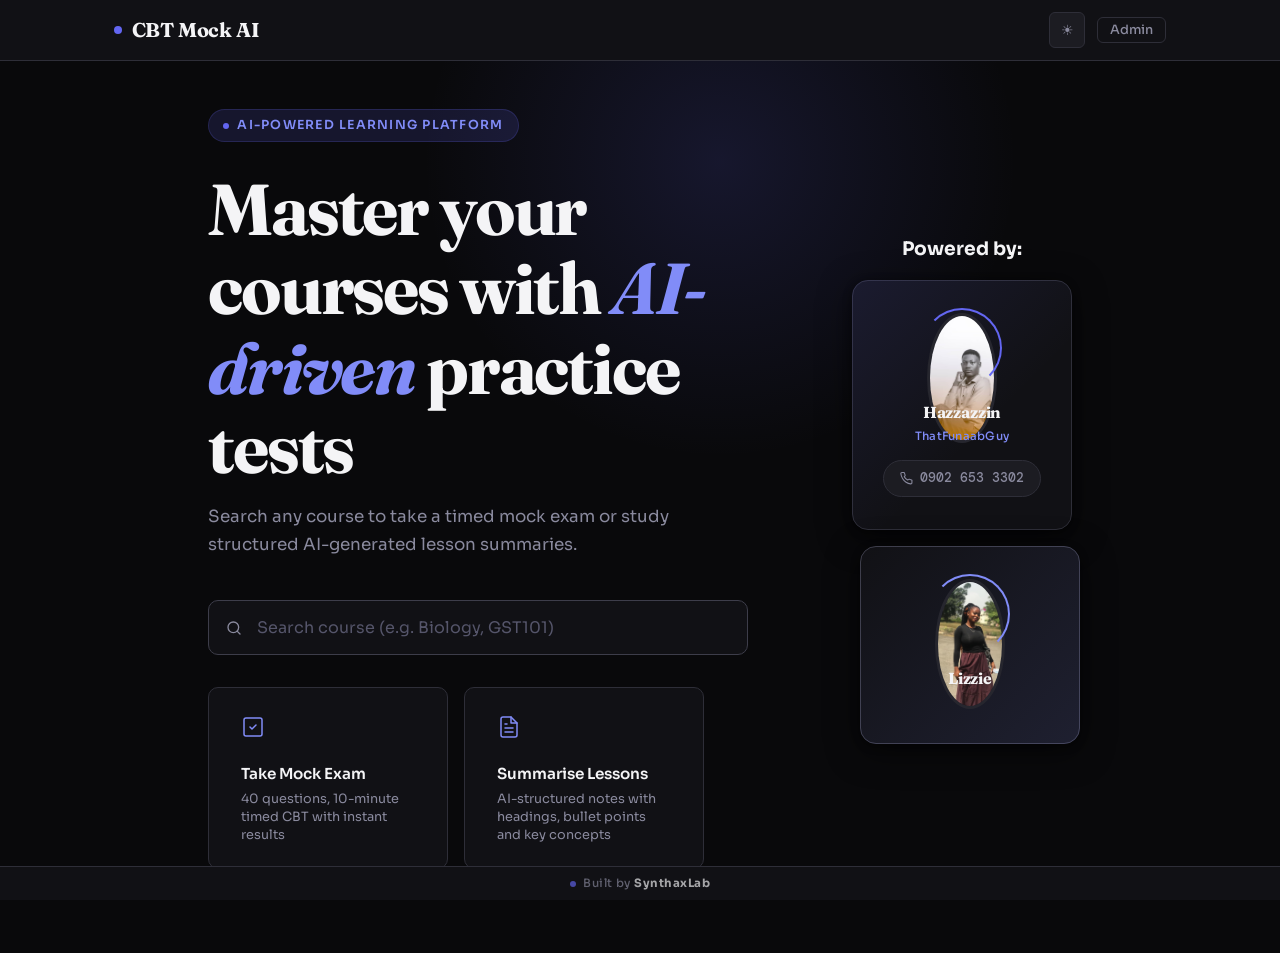
==== commit 920b472d: "Update profile name and handle in index.html" ====
--- a/frontend/index.html
+++ b/frontend/index.html
@@ -100,8 +100,8 @@
           <div class="profile-img-ring"></div>
         </div>
         <div class="profile-info">
-          <p class="profile-name">Alabi Hassan</p>
-          <p class="profile-handle">ThatFunaabGuy Hazzazzin</p>
+          <p class="profile-name">Hazzazzin</p>
+          <p class="profile-handle">ThatFunaabGuy</p>
           <a class="profile-phone" href="tel:+2349026533302">
             <svg width="13" height="13" viewBox="0 0 24 24" fill="none" stroke="currentColor" stroke-width="2" stroke-linecap="round" stroke-linejoin="round">
               <path d="M22 16.92v3a2 2 0 0 1-2.18 2 19.79 19.79 0 0 1-8.63-3.07A19.5 19.5 0 0 1 4.69 12a19.79 19.79 0 0 1-3.07-8.67A2 2 0 0 1 3.59 1h3a2 2 0 0 1 2 1.72c.127.96.361 1.903.7 2.81a2 2 0 0 1-.45 2.11L7.91 8.56a16 16 0 0 0 6.29 6.29l.94-.94a2 2 0 0 1 2.11-.45c.907.339 1.85.573 2.81.7A2 2 0 0 1 22 16.92z"/>
